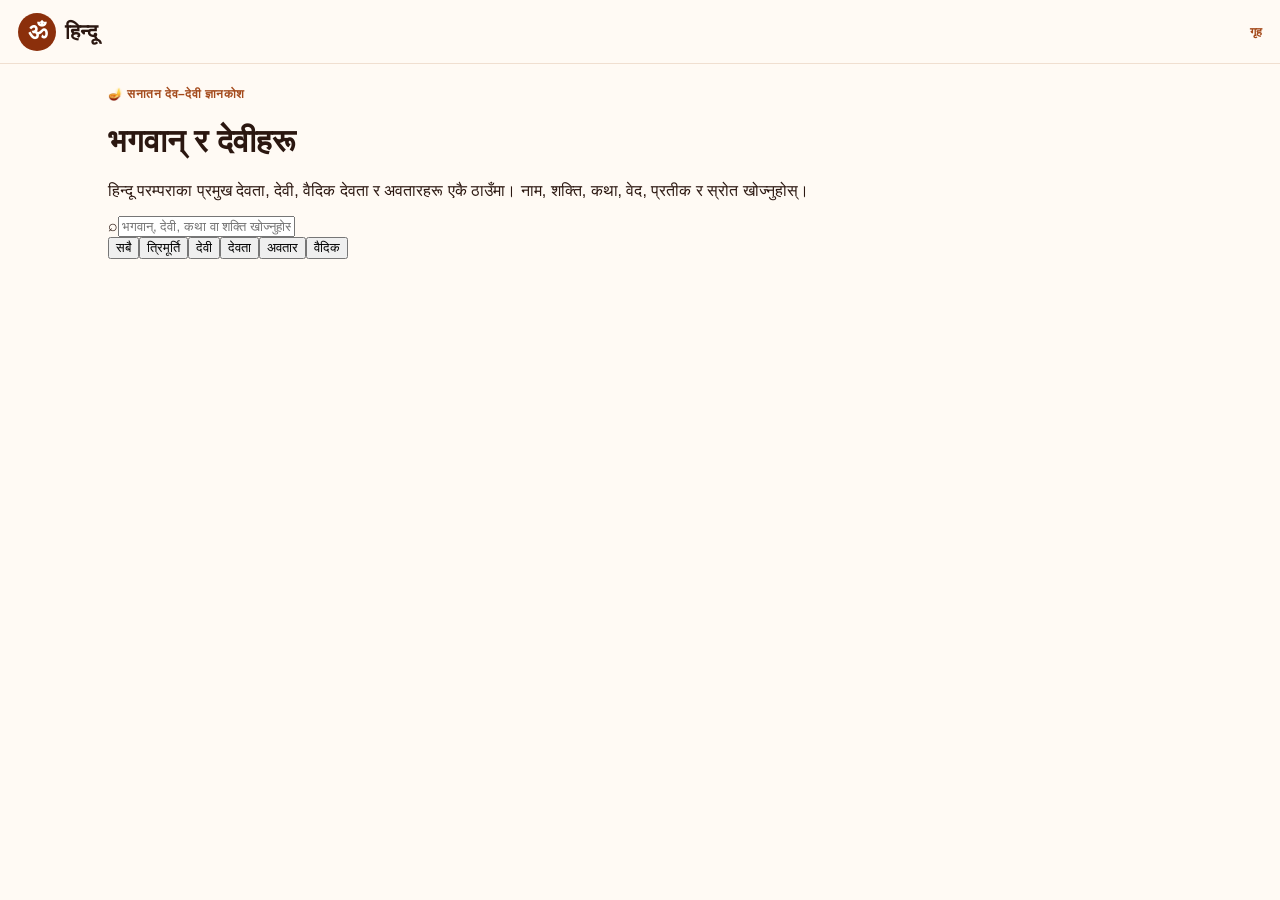
==== pages/bhagwan.html @ 9de6608f "feat: add searchable bhagwan page" ====
<!doctype html><html lang="ne"><head><meta charset="utf-8"><meta name="viewport" content="width=device-width,initial-scale=1"><meta name="description" content="हिन्दू देवी-देवताहरू — नाम, रूप, शक्ति, वेद, कथा, वाहन, प्रतीक र स्रोत।"><title>भगवान् — हिन्दू</title><link rel="stylesheet" href="../assets/css/style.css"></head><body><header class="topbar"><a class="brand" href="../"><span class="om">ॐ</span><span>हिन्दू</span></a><a class="text-link" href="../">गृह</a></header><main class="section deity-page"><div class="deity-hero"><span class="eyebrow">🪔 सनातन देव–देवी ज्ञानकोश</span><h1>भगवान् र देवीहरू</h1><p>हिन्दू परम्पराका प्रमुख देवता, देवी, वैदिक देवता र अवतारहरू एकै ठाउँमा। नाम, शक्ति, कथा, वेद, प्रतीक र स्रोत खोज्नुहोस्।</p><div class="deity-search"><span>⌕</span><input id="q" placeholder="भगवान्, देवी, कथा वा शक्ति खोज्नुहोस्…" autocomplete="off"></div><div class="deity-filters" id="filters"><button class="filter active" data-cat="all">सबै</button><button class="filter" data-cat="त्रिमूर्ति">त्रिमूर्ति</button><button class="filter" data-cat="देवी">देवी</button><button class="filter" data-cat="देवता">देवता</button><button class="filter" data-cat="विष्णु अवतार">अवतार</button><button class="filter" data-cat="वैदिक देवता">वैदिक</button></div></div><div class="deity-count" id="count"></div><section class="deity-grid" id="grid"></section></main><script src="../assets/js/bhagwan.js"></script></body></html>
---- assets/css/style.css ----
*{box-sizing:border-box}html{scroll-behavior:smooth}body{margin:0;background:#fffaf4;color:#2b1710;font-family:'Noto Sans Devanagari',sans-serif;padding-bottom:82px}a{text-decoration:none;color:inherit}.topbar{height:64px;display:flex;align-items:center;justify-content:space-between;padding:0 18px;position:sticky;top:0;z-index:20;background:rgba(255,250,244,.9);backdrop-filter:blur(16px);border-bottom:1px solid #f0dfd0}.brand{display:flex;align-items:center;gap:9px;font-size:21px;font-weight:800}.om{display:grid;place-items:center;width:38px;height:38px;border-radius:50%;background:#8b2f0b;color:#fff;font-size:23px}.icon-btn,.ghost-btn{border:1px solid #ead5c5;background:#fffaf4;border-radius:12px;padding:9px 12px;font-size:20px;color:#7d2b0b;cursor:pointer}.hero{position:relative;overflow:hidden;padding:56px 20px 42px;background:radial-gradient(circle at 85% 10%,#ffd9a6 0,#fff0d6 25%,transparent 48%),linear-gradient(145deg,#fff7ec,#fffaf4)}.hero-glow{position:absolute;width:220px;height:220px;border-radius:50%;right:-90px;bottom:-110px;background:#ef8a4a;opacity:.12}.eyebrow{margin:0 0 8px;color:#a44a1b;font-size:12px;font-weight:800;letter-spacing:.04em}.hero h1{position:relative;margin:0;font-size:clamp(34px,9vw,58px);line-height:1.12;letter-spacing:-1.5px}.hero h1 em{font-style:normal;color:#a63b0c}.hero-copy{max-width:620px;color:#735e53;line-height:1.8;margin:18px 0 25px}.search-box{position:relative;display:flex;align-items:center;gap:10px;background:#fff;border:1px solid #ead8ca;border-radius:17px;padding:0 14px;height:56px;box-shadow:0 12px 35px #6f2d0b12}.search-box span{font-size:22px;color:#a44a1b}.search-box input{border:0;outline:0;background:transparent;width:100%;font:inherit;color:#2b1710}.search-box kbd{background:#f8eee5;border:1px solid #e6d5c8;border-radius:7px;padding:2px 7px;color:#9a745f}.quick-grid{display:grid;grid-template-columns:repeat(2,1fr);gap:10px;padding:18px}.quick-card{padding:15px;border:1px solid #eeded2;border-radius:18px;background:#fff;display:grid;grid-template-columns:34px 1fr;column-gap:8px;align-items:center;box-shadow:0 5px 20px #54200a08}.quick-card b{grid-row:span 2;font-size:24px}.quick-card span{font-weight:800}.quick-card small{color:#91796b;font-size:11px}.section{padding:20px 18px}.section-head{display:flex;justify-content:space-between;align-items:end;gap:10px;margin-bottom:14px}.section h2{margin:0;font-size:24px}.text-link{font-size:12px;color:#a44a1b;font-weight:800}.horizontal{display:flex;gap:12px;overflow-x:auto;padding-bottom:4px;scrollbar-width:none}.horizontal::-webkit-scrollbar{display:none}.book-card{min-width:150px;height:170px;padding:16px;border-radius:20px;background:linear-gradient(145deg,#8b2f0b,#c25b1c);color:#fff;display:flex;flex-direction:column;justify-content:space-between;box-shadow:0 12px 25px #8b2f0b25}.book-card:nth-child(2n){background:linear-gradient(145deg,#6f4a19,#b78330)}.book-card:nth-child(3n){background:linear-gradient(145deg,#4e3327,#916147)}.book-card small{opacity:.72}.book-card strong{font-size:18px}.quote-card{min-height:190px;padding:25px 23px;border-radius:24px;background:linear-gradient(135deg,#fff0d8,#fff9f2);border:1px solid #eed8c0;position:relative;overflow:hidden}.quote-mark{position:absolute;right:15px;top:-8px;font:100px Georgia;color:#c46a2c1a}.quote-card p{position:relative;font-size:21px;font-weight:700;line-height:1.75;margin:10px 0 20px}.quote-card footer{color:#a44a1b;font-size:12px;font-weight:700}.tithi-card{display:flex;justify-content:space-between;align-items:center;padding:20px;border-radius:22px;background:#fff;border:1px solid #eeded2}.tithi-card small,.tithi-card span{display:block;color:#91796b;font-size:12px}.tithi-card strong{display:block;font-size:22px;margin:5px 0}.sun{font-size:45px}.story-grid{display:grid;grid-template-columns:1fr 1fr;gap:12px}.story-card{min-height:150px;padding:17px;border-radius:20px;background:#fff;border:1px solid #eeded2}.story-card b{font-size:29px}.story-card h3{margin:10px 0 4px;font-size:16px}.story-card p{font-size:11px;line-height:1.7;color:#806d62;margin:0}.mantra-list{display:grid;gap:10px}.mantra{padding:16px;border:1px solid #eeded2;background:#fff;border-radius:17px}.mantra strong{display:block;font-size:17px;color:#8b2f0b}.mantra span{display:block;margin-top:6px;font-size:13px;line-height:1.8}.bottom-nav{position:fixed;z-index:30;bottom:0;left:0;right:0;height:70px;background:rgba(255,250,244,.96);backdrop-filter:blur(15px);border-top:1px solid #ead9cc;display:flex;justify-content:space-around;align-items:center}.bottom-nav a{font-size:20px;text-align:center;color:#9b8174;min-width:54px}.bottom-nav span{display:block;font-size:10px;margin-top:2px}.bottom-nav .active{color:#8b2f0b;font-weight:800}@media(min-width:760px){.hero,.section,.quick-grid{max-width:1100px;margin:auto}.quick-grid{grid-template-columns:repeat(4,1fr)}.story-grid{grid-template-columns:repeat(4,1fr)}body{padding-bottom:20px}.bottom-nav{position:static;max-width:600px;margin:20px auto;border:1px solid #ead9cc;border-radius:20px}.hero{border-radius:0 0 35px 35px}}
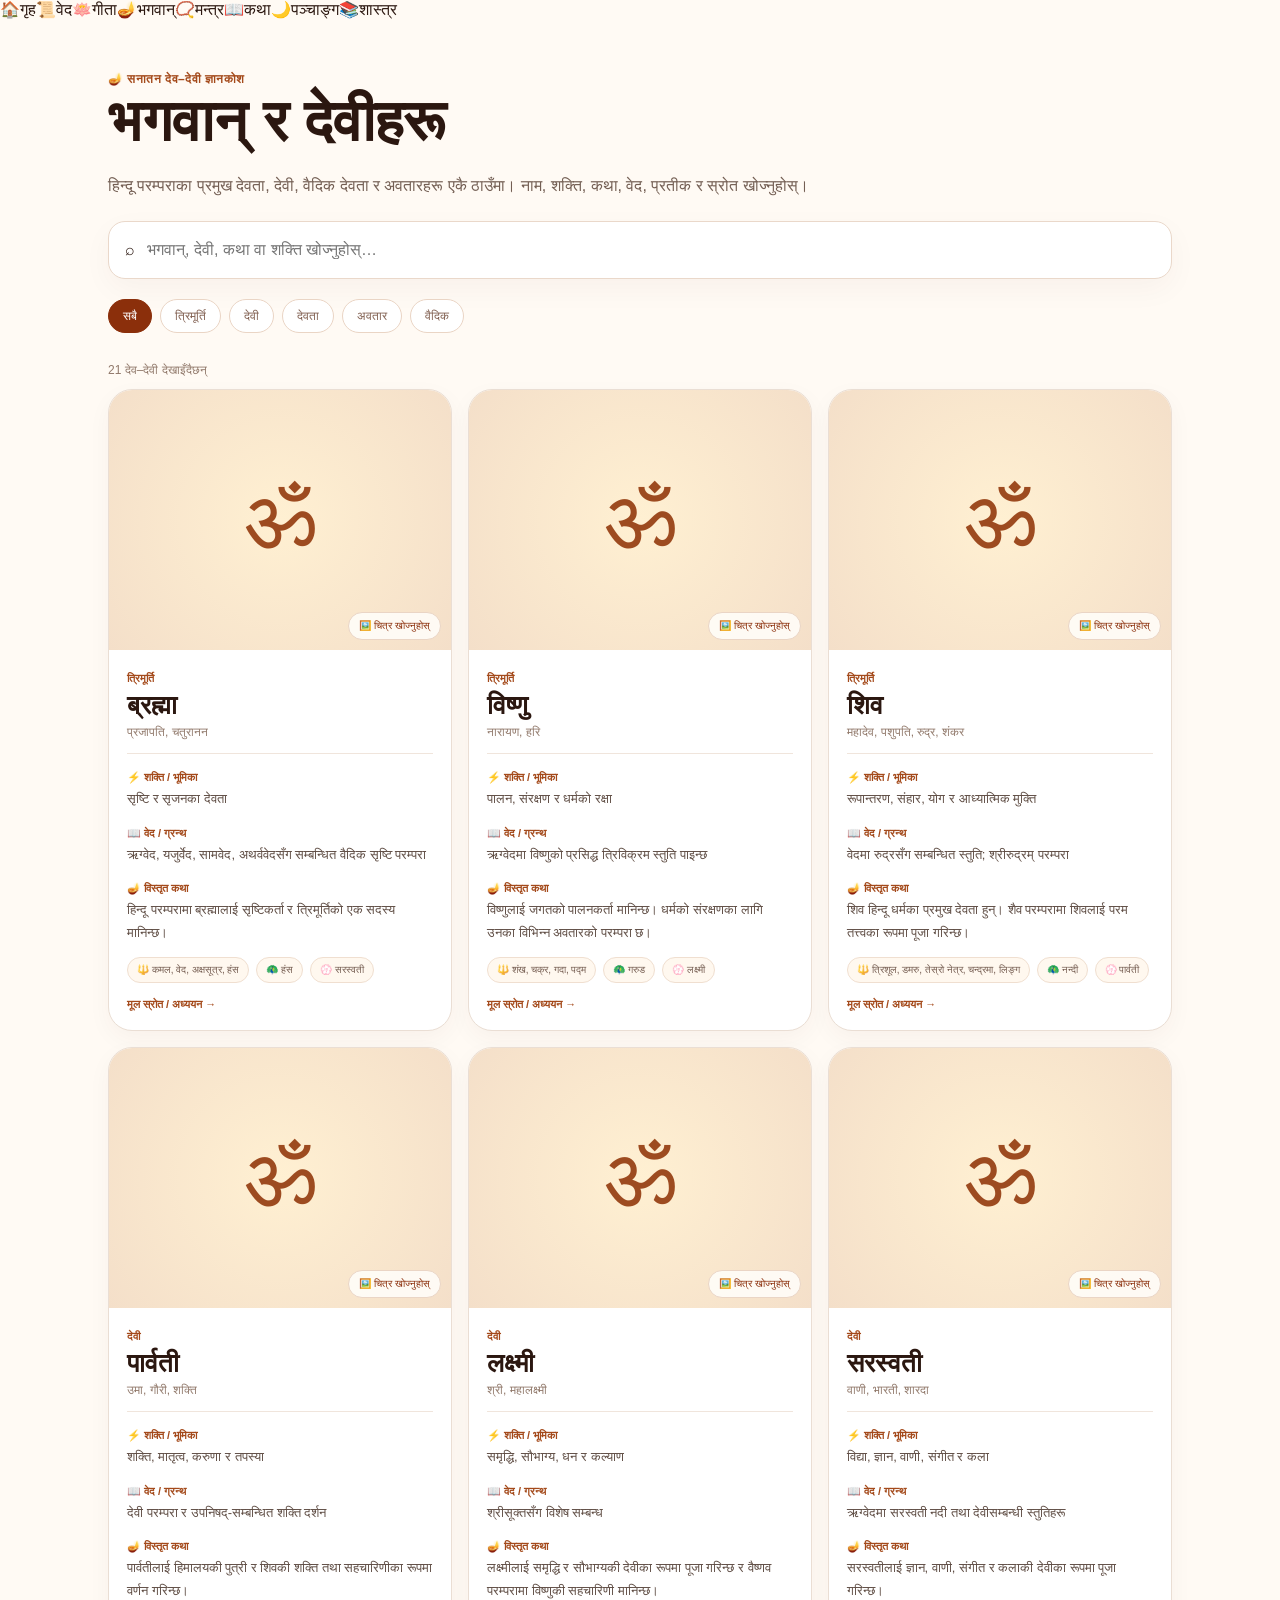
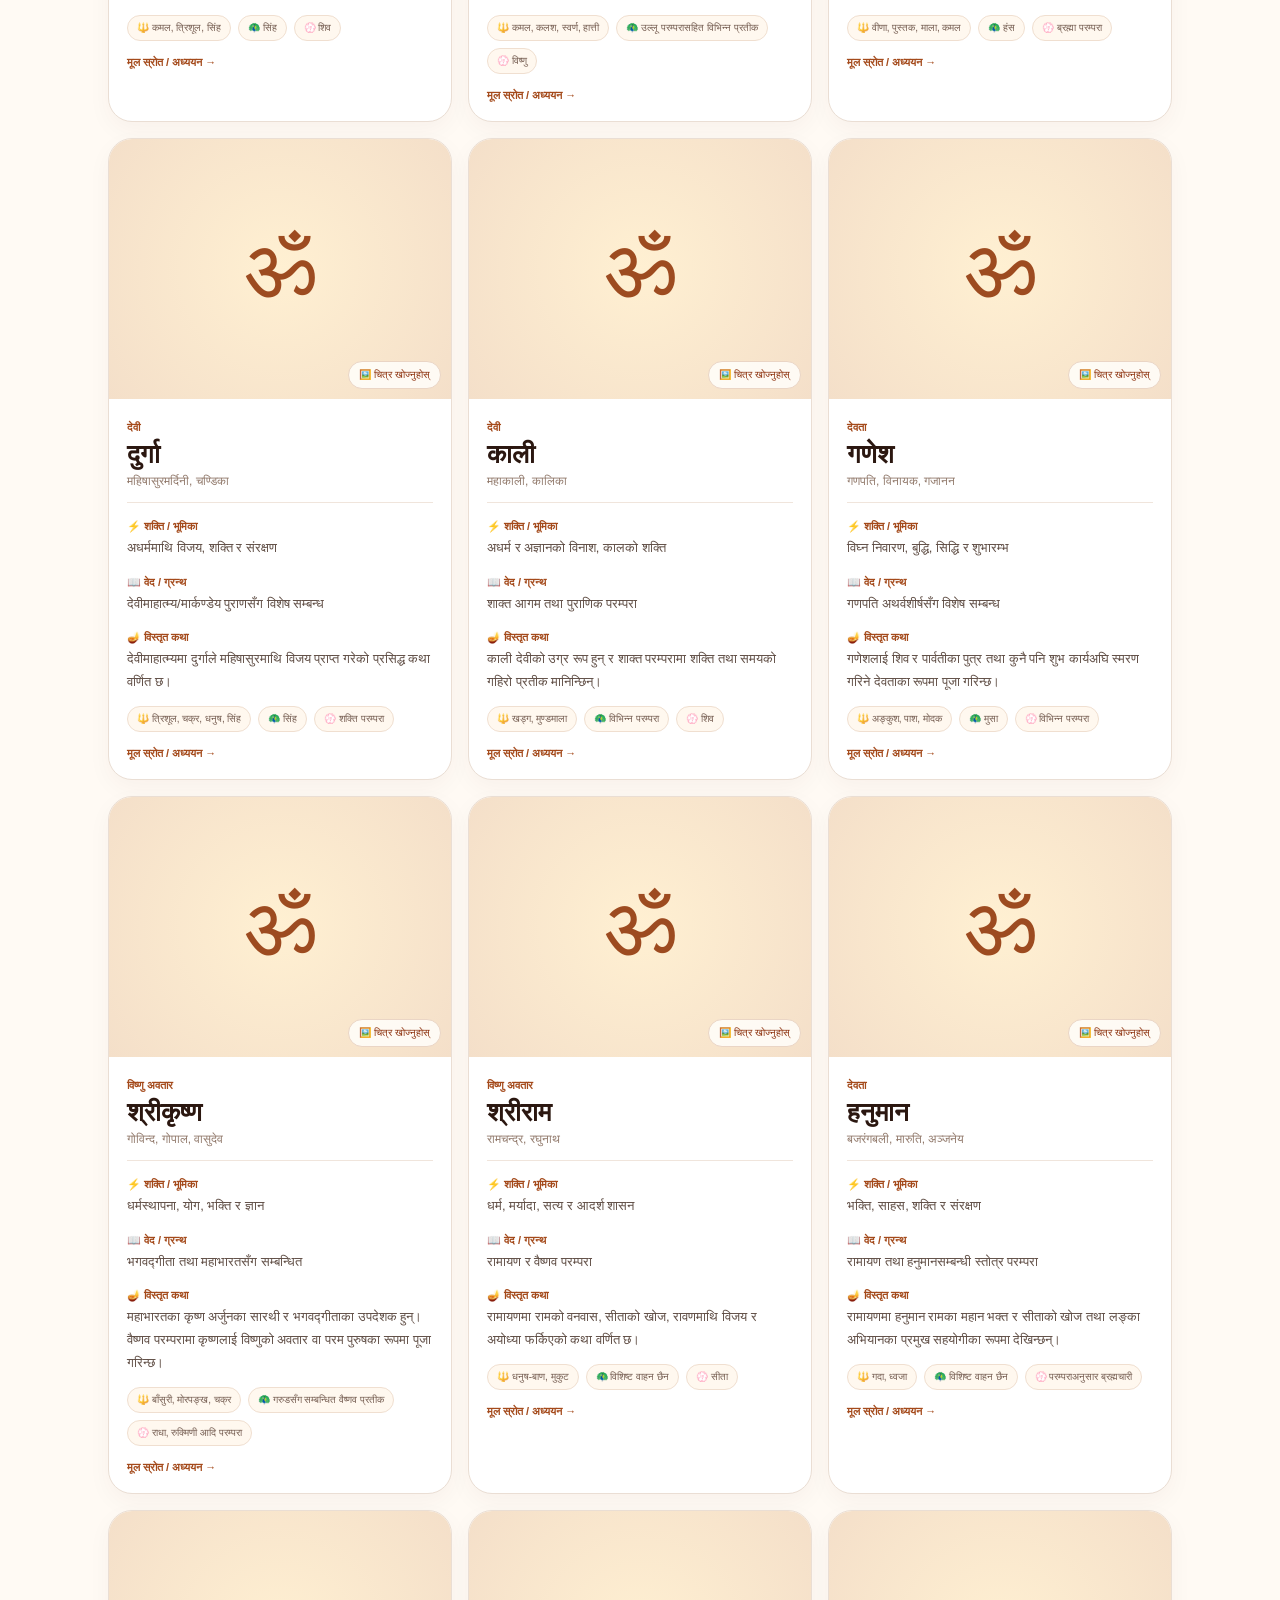
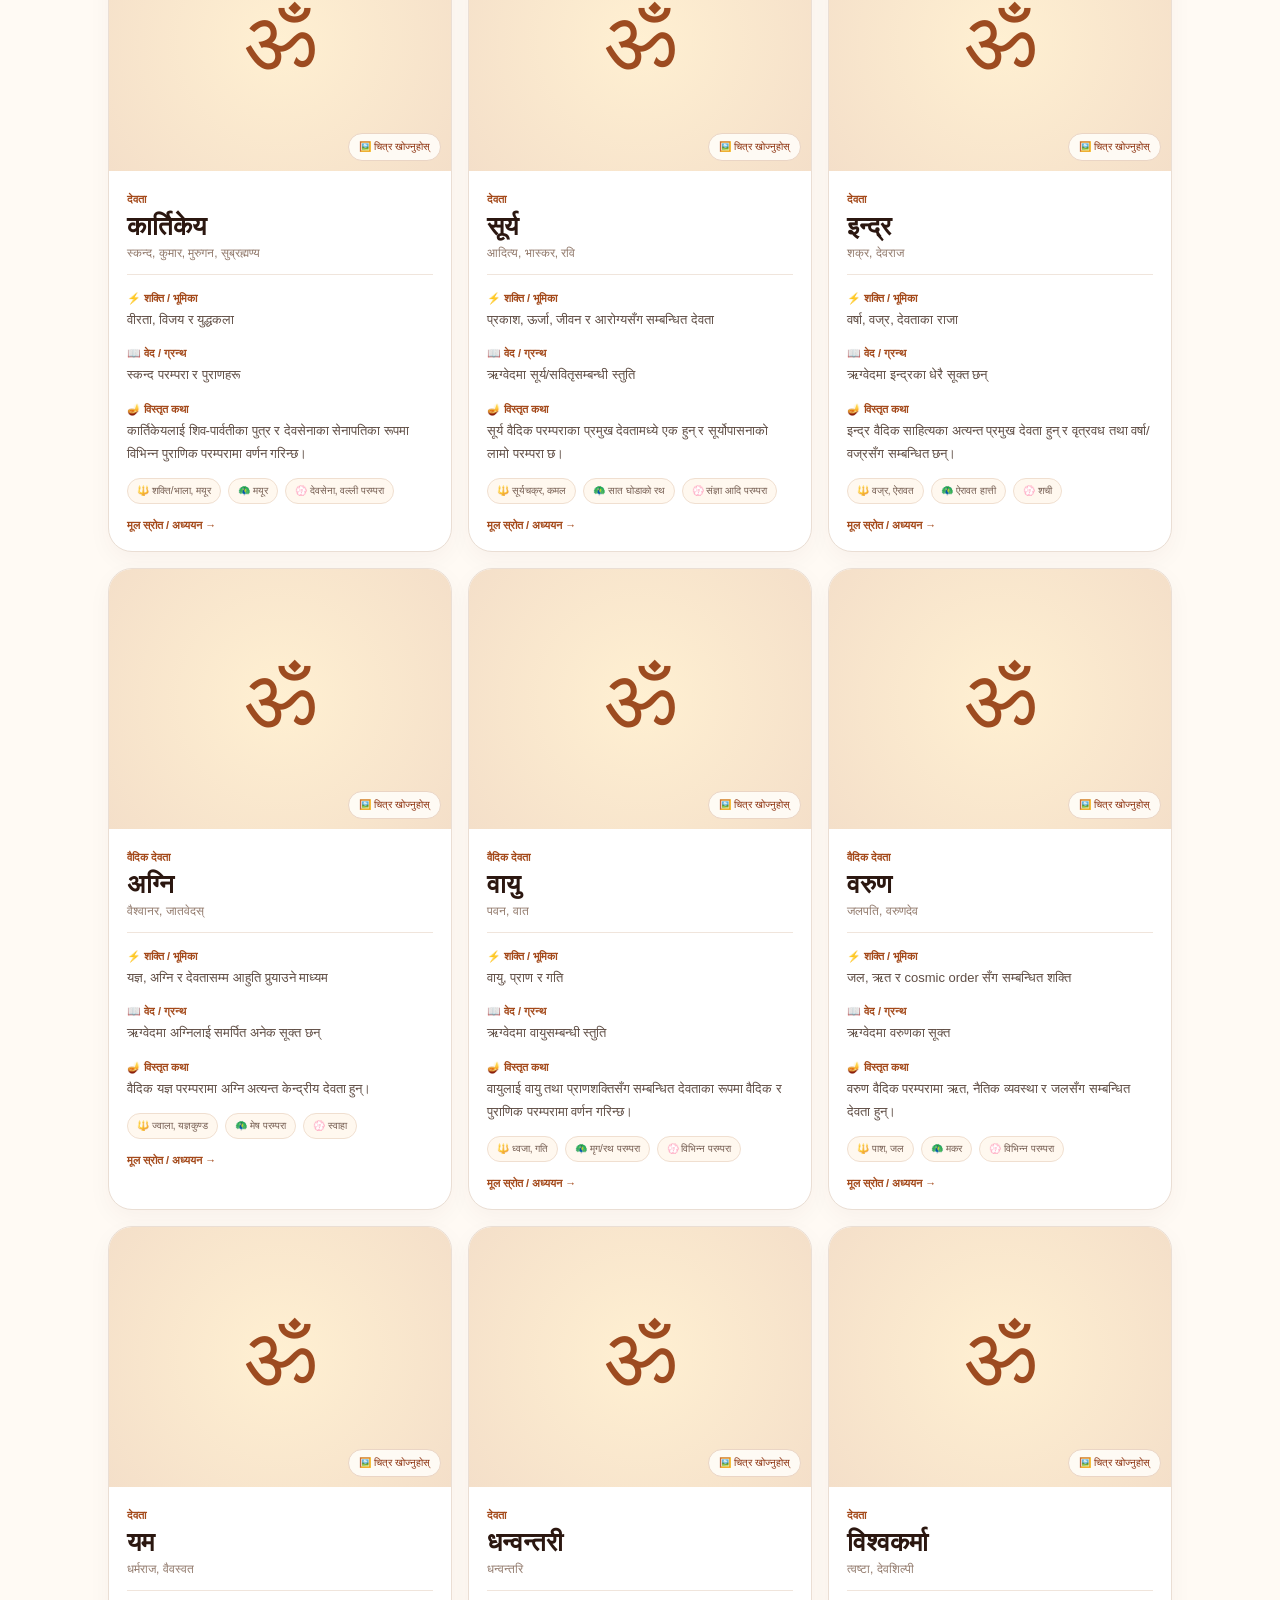
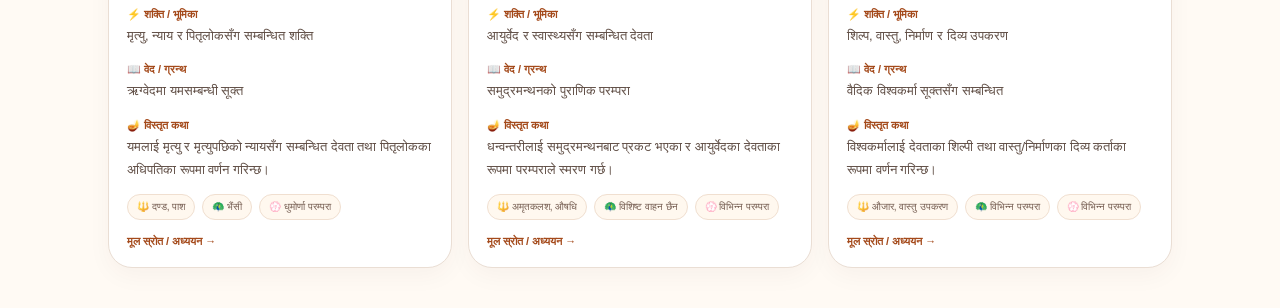
==== commit c71d95df: "fix: add global mobile navigation to deity page" ====
--- a/pages/bhagwan.html
+++ b/pages/bhagwan.html
@@ -1 +1 @@
-<!doctype html><html lang="ne"><head><meta charset="utf-8"><meta name="viewport" content="width=device-width,initial-scale=1"><meta name="description" content="हिन्दू देवी-देवताहरू — नाम, रूप, शक्ति, वेद, कथा, वाहन, प्रतीक र स्रोत।"><title>भगवान् — हिन्दू</title><link rel="stylesheet" href="../assets/css/style.css"></head><body><header class="topbar"><a class="brand" href="../"><span class="om">ॐ</span><span>हिन्दू</span></a><a class="text-link" href="../">गृह</a></header><main class="section deity-page"><div class="deity-hero"><span class="eyebrow">🪔 सनातन देव–देवी ज्ञानकोश</span><h1>भगवान् र देवीहरू</h1><p>हिन्दू परम्पराका प्रमुख देवता, देवी, वैदिक देवता र अवतारहरू एकै ठाउँमा। नाम, शक्ति, कथा, वेद, प्रतीक र स्रोत खोज्नुहोस्।</p><div class="deity-search"><span>⌕</span><input id="q" placeholder="भगवान्, देवी, कथा वा शक्ति खोज्नुहोस्…" autocomplete="off"></div><div class="deity-filters" id="filters"><button class="filter active" data-cat="all">सबै</button><button class="filter" data-cat="त्रिमूर्ति">त्रिमूर्ति</button><button class="filter" data-cat="देवी">देवी</button><button class="filter" data-cat="देवता">देवता</button><button class="filter" data-cat="विष्णु अवतार">अवतार</button><button class="filter" data-cat="वैदिक देवता">वैदिक</button></div></div><div class="deity-count" id="count"></div><section class="deity-grid" id="grid"></section></main><script src="../assets/js/bhagwan.js"></script></body></html>+<!doctype html><html lang="ne"><head><meta charset="utf-8"><meta name="viewport" content="width=device-width,initial-scale=1"><meta name="description" content="हिन्दू देवी-देवताहरू — नाम, रूप, शक्ति, वेद, कथा, वाहन, प्रतीक र स्रोत।"><title>भगवान् — हिन्दू</title><link rel="stylesheet" href="../assets/css/style.css"></head><body><main class="section deity-page"><div class="deity-hero"><span class="eyebrow">🪔 सनातन देव–देवी ज्ञानकोश</span><h1>भगवान् र देवीहरू</h1><p>हिन्दू परम्पराका प्रमुख देवता, देवी, वैदिक देवता र अवतारहरू एकै ठाउँमा। नाम, शक्ति, कथा, वेद, प्रतीक र स्रोत खोज्नुहोस्।</p><div class="deity-search"><span>⌕</span><input id="q" placeholder="भगवान्, देवी, कथा वा शक्ति खोज्नुहोस्…" autocomplete="off"></div><div class="deity-filters" id="filters"><button class="filter active" data-cat="all">सबै</button><button class="filter" data-cat="त्रिमूर्ति">त्रिमूर्ति</button><button class="filter" data-cat="देवी">देवी</button><button class="filter" data-cat="देवता">देवता</button><button class="filter" data-cat="विष्णु अवतार">अवतार</button><button class="filter" data-cat="वैदिक देवता">वैदिक</button></div></div><div class="deity-count" id="count"></div><section class="deity-grid" id="grid"></section></main><script src="../assets/js/nav.js"></script><script src="../assets/js/bhagwan.js"></script></body></html>
--- a/assets/css/style.css
+++ b/assets/css/style.css
@@ -1 +1 @@
-*{box-sizing:border-box}html{scroll-behavior:smooth}body{margin:0;background:#fffaf4;color:#2b1710;font-family:'Noto Sans Devanagari',sans-serif;padding-bottom:82px}a{text-decoration:none;color:inherit}.topbar{height:64px;display:flex;align-items:center;justify-content:space-between;padding:0 18px;position:sticky;top:0;z-index:20;background:rgba(255,250,244,.9);backdrop-filter:blur(16px);border-bottom:1px solid #f0dfd0}.brand{display:flex;align-items:center;gap:9px;font-size:21px;font-weight:800}.om{display:grid;place-items:center;width:38px;height:38px;border-radius:50%;background:#8b2f0b;color:#fff;font-size:23px}.icon-btn,.ghost-btn{border:1px solid #ead5c5;background:#fffaf4;border-radius:12px;padding:9px 12px;font-size:20px;color:#7d2b0b;cursor:pointer}.hero{position:relative;overflow:hidden;padding:56px 20px 42px;background:radial-gradient(circle at 85% 10%,#ffd9a6 0,#fff0d6 25%,transparent 48%),linear-gradient(145deg,#fff7ec,#fffaf4)}.hero-glow{position:absolute;width:220px;height:220px;border-radius:50%;right:-90px;bottom:-110px;background:#ef8a4a;opacity:.12}.eyebrow{margin:0 0 8px;color:#a44a1b;font-size:12px;font-weight:800;letter-spacing:.04em}.hero h1{position:relative;margin:0;font-size:clamp(34px,9vw,58px);line-height:1.12;letter-spacing:-1.5px}.hero h1 em{font-style:normal;color:#a63b0c}.hero-copy{max-width:620px;color:#735e53;line-height:1.8;margin:18px 0 25px}.search-box{position:relative;display:flex;align-items:center;gap:10px;background:#fff;border:1px solid #ead8ca;border-radius:17px;padding:0 14px;height:56px;box-shadow:0 12px 35px #6f2d0b12}.search-box span{font-size:22px;color:#a44a1b}.search-box input{border:0;outline:0;background:transparent;width:100%;font:inherit;color:#2b1710}.search-box kbd{background:#f8eee5;border:1px solid #e6d5c8;border-radius:7px;padding:2px 7px;color:#9a745f}.quick-grid{display:grid;grid-template-columns:repeat(2,1fr);gap:10px;padding:18px}.quick-card{padding:15px;border:1px solid #eeded2;border-radius:18px;background:#fff;display:grid;grid-template-columns:34px 1fr;column-gap:8px;align-items:center;box-shadow:0 5px 20px #54200a08}.quick-card b{grid-row:span 2;font-size:24px}.quick-card span{font-weight:800}.quick-card small{color:#91796b;font-size:11px}.section{padding:20px 18px}.section-head{display:flex;justify-content:space-between;align-items:end;gap:10px;margin-bottom:14px}.section h2{margin:0;font-size:24px}.text-link{font-size:12px;color:#a44a1b;font-weight:800}.horizontal{display:flex;gap:12px;overflow-x:auto;padding-bottom:4px;scrollbar-width:none}.horizontal::-webkit-scrollbar{display:none}.book-card{min-width:150px;height:170px;padding:16px;border-radius:20px;background:linear-gradient(145deg,#8b2f0b,#c25b1c);color:#fff;display:flex;flex-direction:column;justify-content:space-between;box-shadow:0 12px 25px #8b2f0b25}.book-card:nth-child(2n){background:linear-gradient(145deg,#6f4a19,#b78330)}.book-card:nth-child(3n){background:linear-gradient(145deg,#4e3327,#916147)}.book-card small{opacity:.72}.book-card strong{font-size:18px}.quote-card{min-height:190px;padding:25px 23px;border-radius:24px;background:linear-gradient(135deg,#fff0d8,#fff9f2);border:1px solid #eed8c0;position:relative;overflow:hidden}.quote-mark{position:absolute;right:15px;top:-8px;font:100px Georgia;color:#c46a2c1a}.quote-card p{position:relative;font-size:21px;font-weight:700;line-height:1.75;margin:10px 0 20px}.quote-card footer{color:#a44a1b;font-size:12px;font-weight:700}.tithi-card{display:flex;justify-content:space-between;align-items:center;padding:20px;border-radius:22px;background:#fff;border:1px solid #eeded2}.tithi-card small,.tithi-card span{display:block;color:#91796b;font-size:12px}.tithi-card strong{display:block;font-size:22px;margin:5px 0}.sun{font-size:45px}.story-grid{display:grid;grid-template-columns:1fr 1fr;gap:12px}.story-card{min-height:150px;padding:17px;border-radius:20px;background:#fff;border:1px solid #eeded2}.story-card b{font-size:29px}.story-card h3{margin:10px 0 4px;font-size:16px}.story-card p{font-size:11px;line-height:1.7;color:#806d62;margin:0}.mantra-list{display:grid;gap:10px}.mantra{padding:16px;border:1px solid #eeded2;background:#fff;border-radius:17px}.mantra strong{display:block;font-size:17px;color:#8b2f0b}.mantra span{display:block;margin-top:6px;font-size:13px;line-height:1.8}.bottom-nav{position:fixed;z-index:30;bottom:0;left:0;right:0;height:70px;background:rgba(255,250,244,.96);backdrop-filter:blur(15px);border-top:1px solid #ead9cc;display:flex;justify-content:space-around;align-items:center}.bottom-nav a{font-size:20px;text-align:center;color:#9b8174;min-width:54px}.bottom-nav span{display:block;font-size:10px;margin-top:2px}.bottom-nav .active{color:#8b2f0b;font-weight:800}@media(min-width:760px){.hero,.section,.quick-grid{max-width:1100px;margin:auto}.quick-grid{grid-template-columns:repeat(4,1fr)}.story-grid{grid-template-columns:repeat(4,1fr)}body{padding-bottom:20px}.bottom-nav{position:static;max-width:600px;margin:20px auto;border:1px solid #ead9cc;border-radius:20px}.hero{border-radius:0 0 35px 35px}}
+*{box-sizing:border-box}html{scroll-behavior:smooth}body{margin:0;background:#fffaf4;color:#2b1710;font-family:'Noto Sans Devanagari',sans-serif;padding-bottom:82px}a{text-decoration:none;color:inherit}.topbar{height:64px;display:flex;align-items:center;justify-content:space-between;padding:0 18px;position:sticky;top:0;z-index:20;background:rgba(255,250,244,.9);backdrop-filter:blur(16px);border-bottom:1px solid #f0dfd0}.brand{display:flex;align-items:center;gap:9px;font-size:21px;font-weight:800}.om{display:grid;place-items:center;width:38px;height:38px;border-radius:50%;background:#8b2f0b;color:#fff;font-size:23px}.icon-btn,.ghost-btn{border:1px solid #ead5c5;background:#fffaf4;border-radius:12px;padding:9px 12px;font-size:20px;color:#7d2b0b;cursor:pointer}.hero{position:relative;overflow:hidden;padding:56px 20px 42px;background:radial-gradient(circle at 85% 10%,#ffd9a6 0,#fff0d6 25%,transparent 48%),linear-gradient(145deg,#fff7ec,#fffaf4)}.hero-glow{position:absolute;width:220px;height:220px;border-radius:50%;right:-90px;bottom:-110px;background:#ef8a4a;opacity:.12}.eyebrow{margin:0 0 8px;color:#a44a1b;font-size:12px;font-weight:800;letter-spacing:.04em}.hero h1{position:relative;margin:0;font-size:clamp(34px,9vw,58px);line-height:1.12;letter-spacing:-1.5px}.hero h1 em{font-style:normal;color:#a63b0c}.hero-copy{max-width:620px;color:#735e53;line-height:1.8;margin:18px 0 25px}.search-box{position:relative;display:flex;align-items:center;gap:10px;background:#fff;border:1px solid #ead8ca;border-radius:17px;padding:0 14px;height:56px;box-shadow:0 12px 35px #6f2d0b12}.search-box span{font-size:22px;color:#a44a1b}.search-box input{border:0;outline:0;background:transparent;width:100%;font:inherit;color:#2b1710}.search-box kbd{background:#f8eee5;border:1px solid #e6d5c8;border-radius:7px;padding:2px 7px;color:#9a745f}.quick-grid{display:grid;grid-template-columns:repeat(2,1fr);gap:10px;padding:18px}.quick-card{padding:15px;border:1px solid #eeded2;border-radius:18px;background:#fff;display:grid;grid-template-columns:34px 1fr;column-gap:8px;align-items:center;box-shadow:0 5px 20px #54200a08}.quick-card b{grid-row:span 2;font-size:24px}.quick-card span{font-weight:800}.quick-card small{color:#91796b;font-size:11px}.section{padding:20px 18px}.section-head{display:flex;justify-content:space-between;align-items:end;gap:10px;margin-bottom:14px}.section h2{margin:0;font-size:24px}.text-link{font-size:12px;color:#a44a1b;font-weight:800}.horizontal{display:flex;gap:12px;overflow-x:auto;padding-bottom:4px;scrollbar-width:none}.horizontal::-webkit-scrollbar{display:none}.book-card{min-width:150px;height:170px;padding:16px;border-radius:20px;background:linear-gradient(145deg,#8b2f0b,#c25b1c);color:#fff;display:flex;flex-direction:column;justify-content:space-between;box-shadow:0 12px 25px #8b2f0b25}.book-card:nth-child(2n){background:linear-gradient(145deg,#6f4a19,#b78330)}.book-card:nth-child(3n){background:linear-gradient(145deg,#4e3327,#916147)}.book-card small{opacity:.72}.book-card strong{font-size:18px}.quote-card{min-height:190px;padding:25px 23px;border-radius:24px;background:linear-gradient(135deg,#fff0d8,#fff9f2);border:1px solid #eed8c0;position:relative;overflow:hidden}.quote-mark{position:absolute;right:15px;top:-8px;font:100px Georgia;color:#c46a2c1a}.quote-card p{position:relative;font-size:21px;font-weight:700;line-height:1.75;margin:10px 0 20px}.quote-card footer{color:#a44a1b;font-size:12px;font-weight:700}.tithi-card{display:flex;justify-content:space-between;align-items:center;padding:20px;border-radius:22px;background:#fff;border:1px solid #eeded2}.tithi-card small,.tithi-card span{display:block;color:#91796b;font-size:12px}.tithi-card strong{display:block;font-size:22px;margin:5px 0}.sun{font-size:45px}.story-grid{display:grid;grid-template-columns:1fr 1fr;gap:12px}.story-card{min-height:150px;padding:17px;border-radius:20px;background:#fff;border:1px solid #eeded2}.story-card b{font-size:29px}.story-card h3{margin:10px 0 4px;font-size:16px}.story-card p{font-size:11px;line-height:1.7;color:#806d62;margin:0}.mantra-list{display:grid;gap:10px}.mantra{padding:16px;border:1px solid #eeded2;background:#fff;border-radius:17px}.mantra strong{display:block;font-size:17px;color:#8b2f0b}.mantra span{display:block;margin-top:6px;font-size:13px;line-height:1.8}.deity-page{max-width:1200px;margin:auto}.deity-hero{padding:30px 0 10px}.deity-hero h1{font-size:clamp(32px,7vw,58px);margin:0 0 10px}.deity-hero p{color:#735e53;line-height:1.8;max-width:760px}.deity-search{height:58px;display:flex;align-items:center;gap:10px;background:#fff;border:1px solid #ead8ca;border-radius:17px;padding:0 16px;margin:20px 0;box-shadow:0 10px 30px #54200a0a}.deity-search input{width:100%;border:0;outline:0;background:transparent;font:inherit}.deity-filters{display:flex;gap:8px;overflow:auto;padding-bottom:8px}.filter{white-space:nowrap;border:1px solid #ead5c5;background:#fff;border-radius:999px;padding:9px 14px;font:inherit;font-size:12px;color:#805f50;cursor:pointer}.filter.active{background:#8b2f0b;color:#fff;border-color:#8b2f0b}.deity-count{font-size:12px;color:#91796b;margin:12px 0}.deity-grid{display:grid;grid-template-columns:1fr;gap:16px}.deity-card{background:#fff;border:1px solid #eaded4;border-radius:24px;overflow:hidden;box-shadow:0 8px 25px #54200a0a}.deity-image{display:block;height:260px;background:radial-gradient(circle,#fff0d2,#f4dfc9);position:relative;overflow:hidden}.deity-image img{width:100%;height:100%;object-fit:cover;display:block}.deity-image .image-placeholder{height:260px;display:grid;place-items:center;font-size:86px;color:#9d4b20}.deity-image>span{position:absolute;bottom:10px;right:10px;background:#fffdf9e8;border:1px solid #ead5c5;border-radius:999px;padding:7px 10px;font-size:10px;color:#8b2f0b}.deity-body{padding:18px}.deity-body>small{color:#a44a1b;font-weight:800;font-size:11px}.deity-body h2{font-size:26px;margin:4px 0}.aliases{color:#91796b!important;font-size:12px;margin:0 0 14px!important}.detail{border-top:1px solid #f0e5dc;padding-top:13px}.detail b{font-size:11px;color:#a44a1b}.detail p{font-size:13px;line-height:1.75;margin:3px 0 12px;color:#5f4d44}.mantra-text{font-weight:700}.facts{display:flex;flex-wrap:wrap;gap:7px}.facts span{background:#fff8ef;border:1px solid #f0dfd0;border-radius:999px;padding:6px 9px;font-size:10px;color:#765e52}.source{display:inline-block;margin-top:15px;font-size:11px;color:#a44a1b;font-weight:800}.empty{grid-column:1/-1;padding:50px;text-align:center;color:#8b7468;background:#fff;border:1px dashed #e2cfc1;border-radius:20px}@media(min-width:760px){.hero,.section,.quick-grid{max-width:1100px;margin:auto}.quick-grid{grid-template-columns:repeat(4,1fr)}.story-grid{grid-template-columns:repeat(4,1fr)}.deity-grid{grid-template-columns:repeat(2,1fr)}body{padding-bottom:20px}.bottom-nav{position:static;max-width:600px;margin:20px auto;border:1px solid #ead9cc;border-radius:20px}}@media(min-width:1100px){.deity-grid{grid-template-columns:repeat(3,1fr)}}.bottom-nav{position:fixed;z-index:30;bottom:0;left:0;right:0;height:70px;background:rgba(255,250,244,.96);backdrop-filter:blur(15px);border-top:1px solid #ead9cc;display:flex;justify-content:space-around;align-items:center}.bottom-nav a{font-size:20px;text-align:center;color:#9b8174;min-width:54px}.bottom-nav span{display:block;font-size:10px;margin-top:2px}.bottom-nav .active{color:#8b2f0b;font-weight:800}
